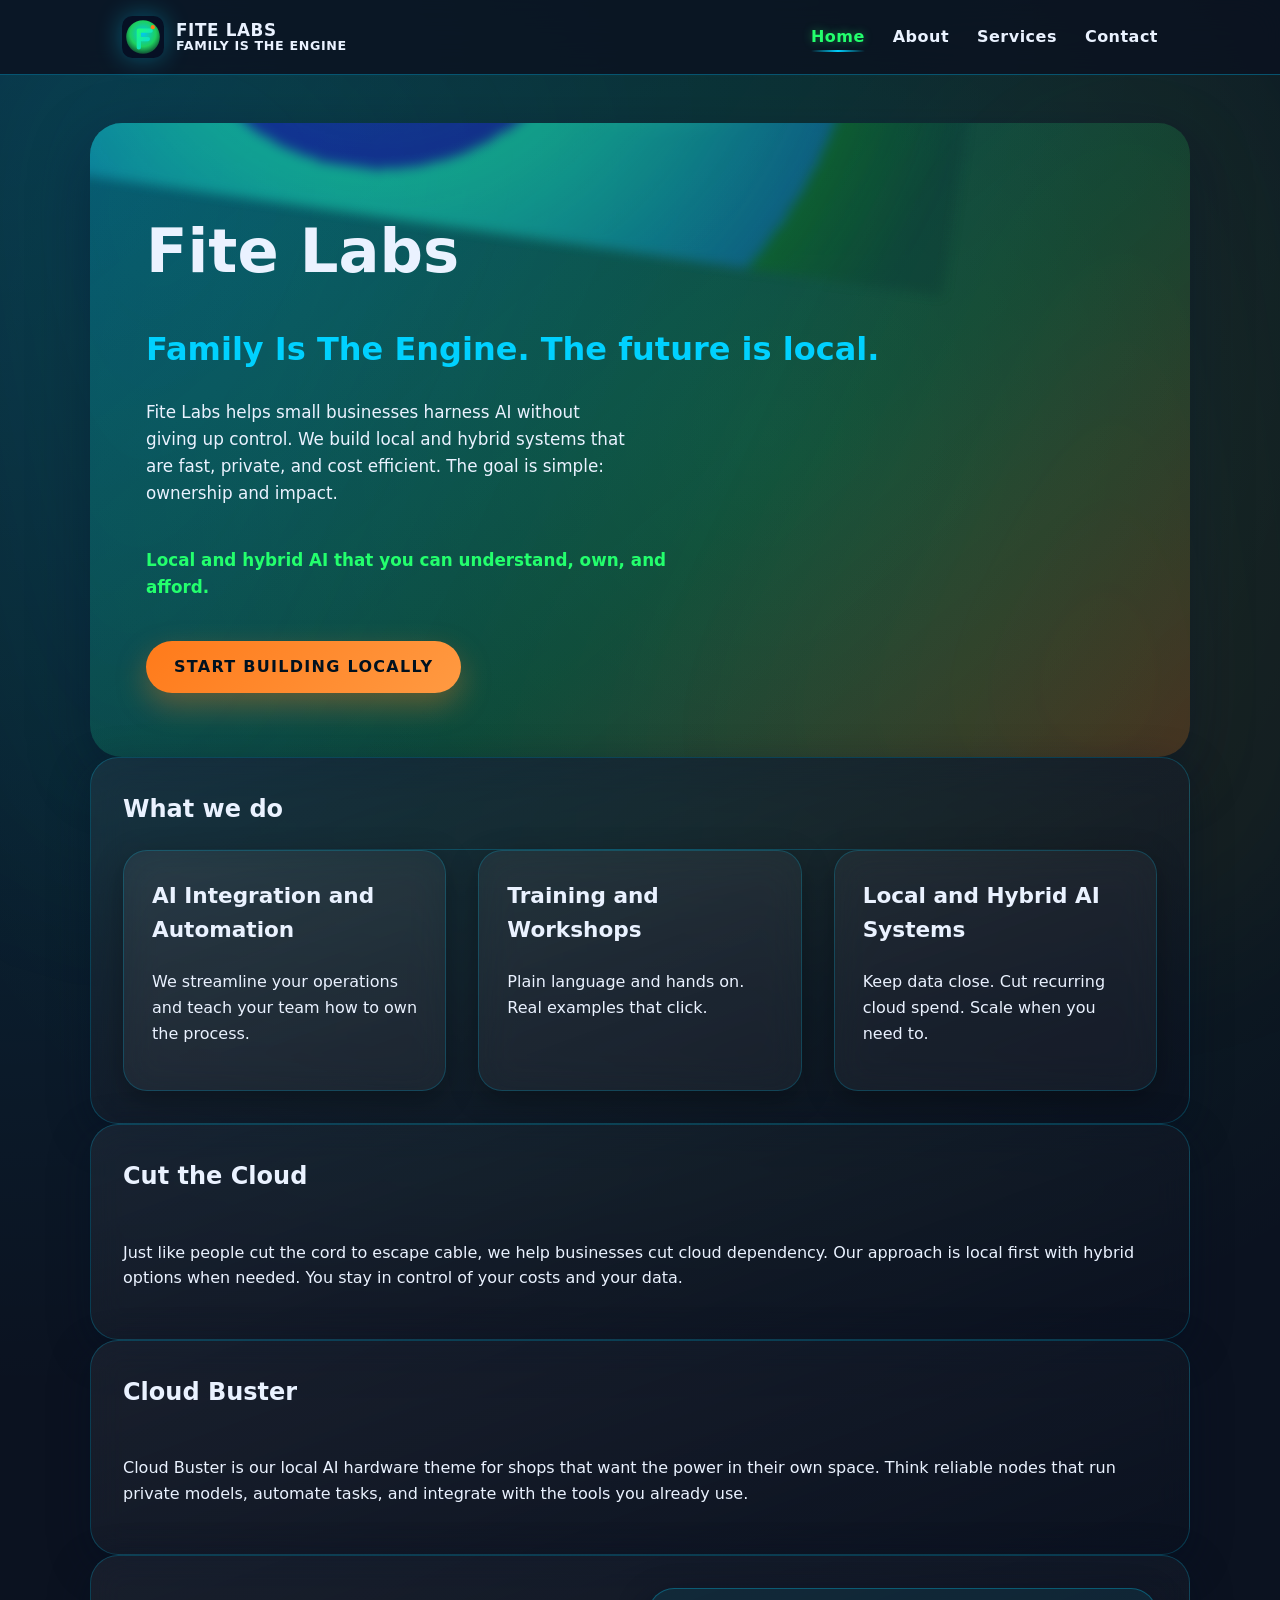
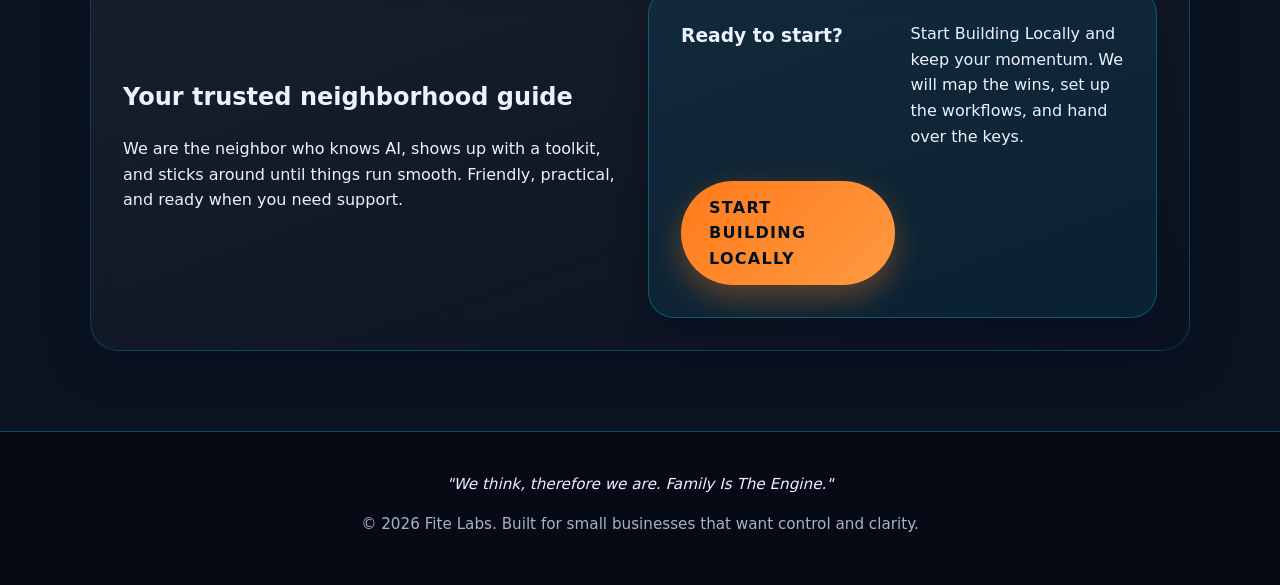
==== index.html @ bf8220da "Initial site: Neo Organic Tech theme with local and hybrid AI focus" ====
<!DOCTYPE html>
<html lang="en">
<head>
  <meta charset="utf-8">
  <meta name="viewport" content="width=device-width, initial-scale=1">
  <title>Fite Labs - Local AI that you own</title>
  <meta name="description" content="Local and hybrid AI for small businesses. Train teams. Build workflows. Keep control.">
  <meta name="color-scheme" content="dark">
  <meta property="og:title" content="Fite Labs - Local AI that you own">
  <meta property="og:description" content="Local and hybrid AI for small businesses. Train teams. Build workflows. Keep control.">
  <meta property="og:type" content="website">
  <meta property="og:url" content="https://gabriel-olinger.github.io/fite-labs-page/">
  <meta property="og:image" content="https://gabriel-olinger.github.io/fite-labs-page/assets/hero-glow.png">
  <meta name="twitter:card" content="summary_large_image">
  <meta name="twitter:title" content="Fite Labs - Local AI that you own">
  <meta name="twitter:description" content="Local and hybrid AI for small businesses. Train teams. Build workflows. Keep control.">
  <link rel="canonical" href="https://gabriel-olinger.github.io/fite-labs-page/">
  <link rel="icon" type="image/svg+xml" href="assets/logo.svg">
  <link rel="stylesheet" href="styles.css">
  <script defer src="scripts.js"></script>
</head>
<body class="page-home">
  <a class="skip-link" href="#main">Skip to content</a>
  <header class="site-header" role="banner">
    <div class="container">
      <a class="brand" href="index.html">
        <img src="assets/logo.svg" alt="Fite Labs logo">
        <span>
          <strong>Fite Labs</strong>
          <small>Family Is The Engine</small>
        </span>
      </a>
      <button class="nav-toggle" type="button" aria-expanded="false" aria-controls="site-nav">Menu</button>
      <nav id="site-nav" class="site-nav" aria-label="Primary">
        <ul>
          <li><a href="index.html" aria-current="page">Home</a></li>
          <li><a href="about.html">About</a></li>
          <li><a href="services.html">Services</a></li>
          <li><a href="contact.html">Contact</a></li>
        </ul>
      </nav>
    </div>
  </header>
  <main id="main" tabindex="-1">
    <div class="container">
      <section class="hero" aria-labelledby="hero-title">
        <div class="hero-content">
          <h1 id="hero-title">Fite Labs</h1>
          <h2>Family Is The Engine. The future is local.</h2>
          <p>Fite Labs helps small businesses harness AI without giving up control. We build local and hybrid systems that are fast, private, and cost efficient. The goal is simple: ownership and impact.</p>
          <p class="highlight">Local and hybrid AI that you can understand, own, and afford.</p>
          <div class="button-row">
            <a class="cta-button" href="contact.html">Start Building Locally</a>
          </div>
        </div>
      </section>

      <section aria-labelledby="what-we-do">
        <div class="glass-panel">
          <h2 id="what-we-do">What we do</h2>
          <div class="divider" role="presentation"></div>
          <div class="card-grid" id="services-grid">
            <article class="card" aria-label="AI Integration and Automation">
              <h3>AI Integration and Automation</h3>
              <p>We streamline your operations and teach your team how to own the process.</p>
            </article>
            <article class="card" aria-label="Training and Workshops">
              <h3>Training and Workshops</h3>
              <p>Plain language and hands on. Real examples that click.</p>
            </article>
            <article class="card" aria-label="Local and Hybrid AI Systems">
              <h3>Local and Hybrid AI Systems</h3>
              <p>Keep data close. Cut recurring cloud spend. Scale when you need to.</p>
            </article>
          </div>
        </div>
      </section>

      <section class="glass-panel" aria-labelledby="cut-the-cloud">
        <h2 id="cut-the-cloud">Cut the Cloud</h2>
        <p>Just like people cut the cord to escape cable, we help businesses cut cloud dependency. Our approach is local first with hybrid options when needed. You stay in control of your costs and your data.</p>
      </section>

      <section class="glass-panel" aria-labelledby="cloud-buster">
        <h2 id="cloud-buster">Cloud Buster</h2>
        <p>Cloud Buster is our local AI hardware theme for shops that want the power in their own space. Think reliable nodes that run private models, automate tasks, and integrate with the tools you already use.</p>
      </section>

      <section class="trusted-panel glass-panel" aria-labelledby="trusted-guide">
        <div>
          <h2 id="trusted-guide">Your trusted neighborhood guide</h2>
          <p>We are the neighbor who knows AI, shows up with a toolkit, and sticks around until things run smooth. Friendly, practical, and ready when you need support.</p>
        </div>
        <div class="contact-card" aria-labelledby="cta-title">
          <h3 id="cta-title">Ready to start?</h3>
          <p>Start Building Locally and keep your momentum. We will map the wins, set up the workflows, and hand over the keys.</p>
          <a class="cta-button" href="contact.html">Start Building Locally</a>
        </div>
      </section>
    </div>
  </main>
  <footer class="site-footer" role="contentinfo">
    <div class="container">
      <blockquote>"We think, therefore we are. Family Is The Engine."</blockquote>
      <p>&copy; <span id="year">2024</span> Fite Labs. Built for small businesses that want control and clarity.</p>
    </div>
  </footer>
  <script>
    document.getElementById('year').textContent = new Date().getFullYear();
  </script>
</body>
</html>
---- styles.css ----
:root {
  --bg: #0b1220;
  --panel: rgba(255, 255, 255, 0.04);
  --line: rgba(0, 200, 255, 0.35);
  --text: #eaf2ff;
  --muted: #a7b3c5;
  --accent: #00d1ff;
  --accent2: #23ff6d;
  --cta: #ff7a1a;
  --shadow: 0 20px 60px rgba(0, 12, 40, 0.35);
}

* {
  box-sizing: border-box;
}

html {
  font-size: 16px;
  scroll-behavior: smooth;
}

body {
  margin: 0;
  min-height: 100vh;
  font-family: system-ui, -apple-system, Segoe UI, Roboto, Inter, Arial, sans-serif;
  font-weight: 400;
  color: var(--text);
  background: radial-gradient(circle at top left, rgba(0, 209, 255, 0.18), transparent 55%),
    radial-gradient(circle at 60% 20%, rgba(35, 255, 109, 0.12), transparent 50%),
    var(--bg);
  line-height: 1.6;
}

body::before {
  content: "";
  position: fixed;
  inset: 0;
  pointer-events: none;
  background: linear-gradient(115deg, rgba(0, 209, 255, 0.1), transparent 45%, rgba(255, 122, 26, 0.1));
  opacity: 0.9;
  filter: blur(120px);
  z-index: -2;
}

img {
  max-width: 100%;
  display: block;
}

a {
  color: inherit;
  text-decoration: none;
  transition: color 150ms ease, text-shadow 200ms ease;
}

a:hover,
a:focus-visible {
  color: var(--accent);
  text-shadow: 0 0 12px rgba(0, 209, 255, 0.5);
}

p {
  margin-block: 0 1rem;
}

.skip-link {
  position: absolute;
  top: 0.5rem;
  left: 0.5rem;
  padding: 0.75rem 1rem;
  background: var(--cta);
  color: #000;
  border-radius: 999px;
  font-weight: 600;
  transform: translateY(-150%);
  transition: transform 150ms ease;
  z-index: 1000;
}

.skip-link:focus {
  transform: translateY(0);
}

.site-header {
  position: sticky;
  top: 0;
  z-index: 100;
  backdrop-filter: blur(18px);
  background: rgba(11, 18, 32, 0.85);
  border-bottom: 1px solid var(--line);
}

.site-header .container {
  display: flex;
  align-items: center;
  justify-content: space-between;
  gap: 1rem;
  padding: 1rem 1.25rem;
}

.brand {
  display: inline-flex;
  align-items: center;
  gap: 0.75rem;
  font-weight: 700;
  letter-spacing: 0.04em;
}

.brand img {
  width: 42px;
  height: 42px;
  filter: drop-shadow(0 0 12px rgba(0, 209, 255, 0.35));
}

.brand span {
  display: flex;
  flex-direction: column;
  font-size: 0.95rem;
  text-transform: uppercase;
  line-height: 1.1;
}

.brand strong {
  font-size: 1.05rem;
  font-weight: 800;
}

.nav-toggle {
  appearance: none;
  border: 1px solid var(--line);
  background: rgba(0, 209, 255, 0.08);
  color: var(--text);
  border-radius: 999px;
  padding: 0.45rem 1rem;
  font-size: 0.95rem;
  font-weight: 600;
  cursor: pointer;
  transition: border-color 150ms ease, box-shadow 150ms ease;
}

.nav-toggle:hover,
.nav-toggle:focus-visible {
  border-color: var(--accent2);
  box-shadow: 0 0 16px rgba(35, 255, 109, 0.35);
}

.site-nav {
  position: absolute;
  inset: 100% 0 auto 0;
  margin: 0;
  padding: 1rem 1.25rem 1.5rem;
  background: rgba(11, 18, 32, 0.95);
  border-bottom: 1px solid var(--line);
  display: none;
}

.site-nav.open {
  display: block;
}

.site-nav ul {
  list-style: none;
  padding: 0;
  margin: 0;
  display: grid;
  gap: 0.75rem;
}

.site-nav a {
  font-weight: 600;
  letter-spacing: 0.03em;
}

.site-nav a[aria-current="page"] {
  color: var(--accent2);
  text-shadow: 0 0 10px rgba(35, 255, 109, 0.4);
}

.container {
  width: min(1100px, 92vw);
  margin: 0 auto;
}

main {
  display: grid;
  gap: 3.5rem;
  padding: 2.5rem 0 4rem;
}

section {
  display: grid;
  gap: 1.5rem;
}

.hero {
  position: relative;
  padding: 3.5rem 1.25rem 3rem;
  border-radius: 32px;
  background: linear-gradient(140deg, rgba(0, 209, 255, 0.22), rgba(35, 255, 109, 0.14) 60%, rgba(255, 122, 26, 0.2));
  box-shadow: var(--shadow);
  overflow: hidden;
}

.hero::after {
  content: "";
  position: absolute;
  inset: -35% 20% auto -20%;
  height: 320px;
  background: url("assets/hero-glow.png") no-repeat center / cover;
  opacity: 0.6;
  filter: blur(6px);
  transform: rotate(8deg);
  pointer-events: none;
}

.hero-content {
  position: relative;
  z-index: 2;
  display: grid;
  gap: 1.25rem;
}

.hero h1 {
  margin: 0;
  font-size: clamp(2.5rem, 7vw, 3.6rem);
  font-weight: 800;
}

.hero h2 {
  margin: 0;
  font-size: clamp(1.35rem, 4.5vw, 2rem);
  font-weight: 600;
  color: var(--accent);
}

.hero p {
  max-width: 45ch;
  font-size: 1.05rem;
}

.button-row {
  display: flex;
  flex-wrap: wrap;
  gap: 1rem;
}

.cta-button {
  display: inline-flex;
  align-items: center;
  justify-content: center;
  gap: 0.5rem;
  padding: 0.85rem 1.75rem;
  border-radius: 999px;
  font-weight: 700;
  font-size: 1rem;
  text-transform: uppercase;
  letter-spacing: 0.08em;
  border: none;
  cursor: pointer;
  background: linear-gradient(135deg, var(--cta), #ff9a42);
  color: #00111f;
  box-shadow: 0 12px 30px rgba(255, 122, 26, 0.35);
  transition: transform 150ms ease, box-shadow 150ms ease;
}

.cta-button:hover,
.cta-button:focus-visible {
  transform: translateY(-2px);
  box-shadow: 0 16px 36px rgba(255, 122, 26, 0.45);
}

.card-grid {
  display: grid;
  gap: 1.5rem;
}

.card {
  padding: 1.75rem;
  background: var(--panel);
  border-radius: 24px;
  border: 1px solid rgba(0, 209, 255, 0.2);
  box-shadow: 0 8px 30px rgba(0, 0, 0, 0.3);
  backdrop-filter: blur(18px);
}

.card h3 {
  margin-top: 0;
  font-size: 1.35rem;
  font-weight: 700;
}

.glass-panel {
  padding: 2rem;
  border-radius: 28px;
  background: linear-gradient(160deg, rgba(255, 255, 255, 0.06), rgba(11, 18, 32, 0.8));
  border: 1px solid rgba(0, 209, 255, 0.22);
  box-shadow: 0 12px 40px rgba(0, 14, 35, 0.4);
  backdrop-filter: blur(16px);
}

.glass-panel h2,
.glass-panel h3 {
  margin-top: 0;
  font-weight: 700;
}

.divider {
  height: 1px;
  width: 100%;
  background: linear-gradient(90deg, transparent, var(--line), transparent);
}

.highlight {
  color: var(--accent2);
  font-weight: 600;
}

.trusted-panel {
  display: grid;
  gap: 1rem;
}

.pricing-table {
  display: grid;
  gap: 1.5rem;
}

.pricing-tier {
  padding: 1.5rem;
  border-radius: 22px;
  background: rgba(255, 255, 255, 0.05);
  border: 1px solid rgba(35, 255, 109, 0.2);
  backdrop-filter: blur(14px);
}

.pricing-tier h3 {
  margin: 0 0 0.5rem;
  font-weight: 700;
}

.contact-card {
  display: grid;
  gap: 1rem;
  padding: 2rem;
  border-radius: 26px;
  background: rgba(0, 209, 255, 0.08);
  border: 1px solid rgba(0, 209, 255, 0.3);
  box-shadow: 0 10px 32px rgba(0, 10, 30, 0.45);
}

.contact-form {
  display: grid;
  gap: 1rem;
}

.contact-form label {
  display: grid;
  gap: 0.4rem;
  font-weight: 600;
  letter-spacing: 0.02em;
}

input,
textarea {
  font: inherit;
  color: var(--text);
  background: rgba(11, 18, 32, 0.8);
  border: 1px solid rgba(0, 209, 255, 0.2);
  border-radius: 12px;
  padding: 0.75rem 1rem;
  transition: border 150ms ease, box-shadow 150ms ease;
}

input:focus-visible,
textarea:focus-visible {
  border-color: var(--accent2);
  box-shadow: 0 0 0 3px rgba(35, 255, 109, 0.3);
  outline: none;
}

textarea {
  min-height: 160px;
  resize: vertical;
}

.site-footer {
  border-top: 1px solid var(--line);
  padding: 2.5rem 0 2rem;
  background: rgba(5, 10, 20, 0.85);
}

.site-footer .container {
  display: grid;
  gap: 1rem;
  text-align: center;
  font-size: 0.95rem;
  color: var(--muted);
}

.site-footer blockquote {
  margin: 0;
  font-style: italic;
  color: var(--text);
}

.site-footer a {
  color: var(--accent);
}

.focus-visible,
.button,
button,
.nav-toggle,
.cta-button,
.site-nav a,
input,
textarea {
  outline-offset: 3px;
}

@media (min-width: 480px) {
  .hero {
    padding: 4rem 2.5rem 3.5rem;
  }

  .card-grid {
    grid-template-columns: repeat(2, minmax(0, 1fr));
  }

  .pricing-table {
    grid-template-columns: repeat(2, minmax(0, 1fr));
  }
}

@media (min-width: 768px) {
  .site-header .container {
    padding: 1rem 2rem;
  }

  .nav-toggle {
    display: none;
  }

  .site-nav {
    display: block !important;
    position: static;
    background: transparent;
    border: none;
    padding: 0;
  }

  .site-nav ul {
    display: flex;
    align-items: center;
    gap: 1.75rem;
  }

  .site-nav a {
    position: relative;
    padding-bottom: 0.35rem;
  }

  .site-nav a::after {
    content: "";
    position: absolute;
    left: 0;
    bottom: 0;
    width: 100%;
    height: 2px;
    background: linear-gradient(90deg, transparent, var(--accent), transparent);
    transform: scaleX(0);
    transform-origin: center;
    transition: transform 180ms ease;
  }

  .site-nav a:hover::after,
  .site-nav a:focus-visible::after,
  .site-nav a[aria-current="page"]::after {
    transform: scaleX(1);
  }

  main {
    padding: 3rem 0 5rem;
    gap: 4.5rem;
  }

  .card-grid {
    grid-template-columns: repeat(3, minmax(0, 1fr));
  }

  .trusted-panel {
    grid-template-columns: 1fr 1fr;
    align-items: center;
  }

  .pricing-table {
    grid-template-columns: repeat(3, minmax(0, 1fr));
  }

  .contact-card {
    grid-template-columns: 1fr 1fr;
    align-items: start;
  }
}

@media (min-width: 1024px) {
  .hero h1 {
    font-size: 3.8rem;
  }

  .hero {
    padding: 5rem 3.5rem 4rem;
  }

  .card-grid {
    gap: 2rem;
  }

  .hero-content {
    gap: 1.5rem;
  }
}

@media (prefers-reduced-motion: reduce) {
  html {
    scroll-behavior: auto;
  }

  *,
  *::before,
  *::after {
    animation-duration: 0.01ms !important;
    animation-iteration-count: 1 !important;
    transition-duration: 0.01ms !important;
    scroll-behavior: auto !important;
  }

  .cta-button,
  .nav-toggle,
  a {
    transition: none !important;
  }
}

::-webkit-scrollbar {
  width: 10px;
}

::-webkit-scrollbar-track {
  background: rgba(255, 255, 255, 0.05);
}

::-webkit-scrollbar-thumb {
  background: linear-gradient(var(--accent), var(--accent2));
  border-radius: 99px;
}

::-webkit-scrollbar-thumb:hover {
  background: linear-gradient(var(--accent2), var(--accent));
}
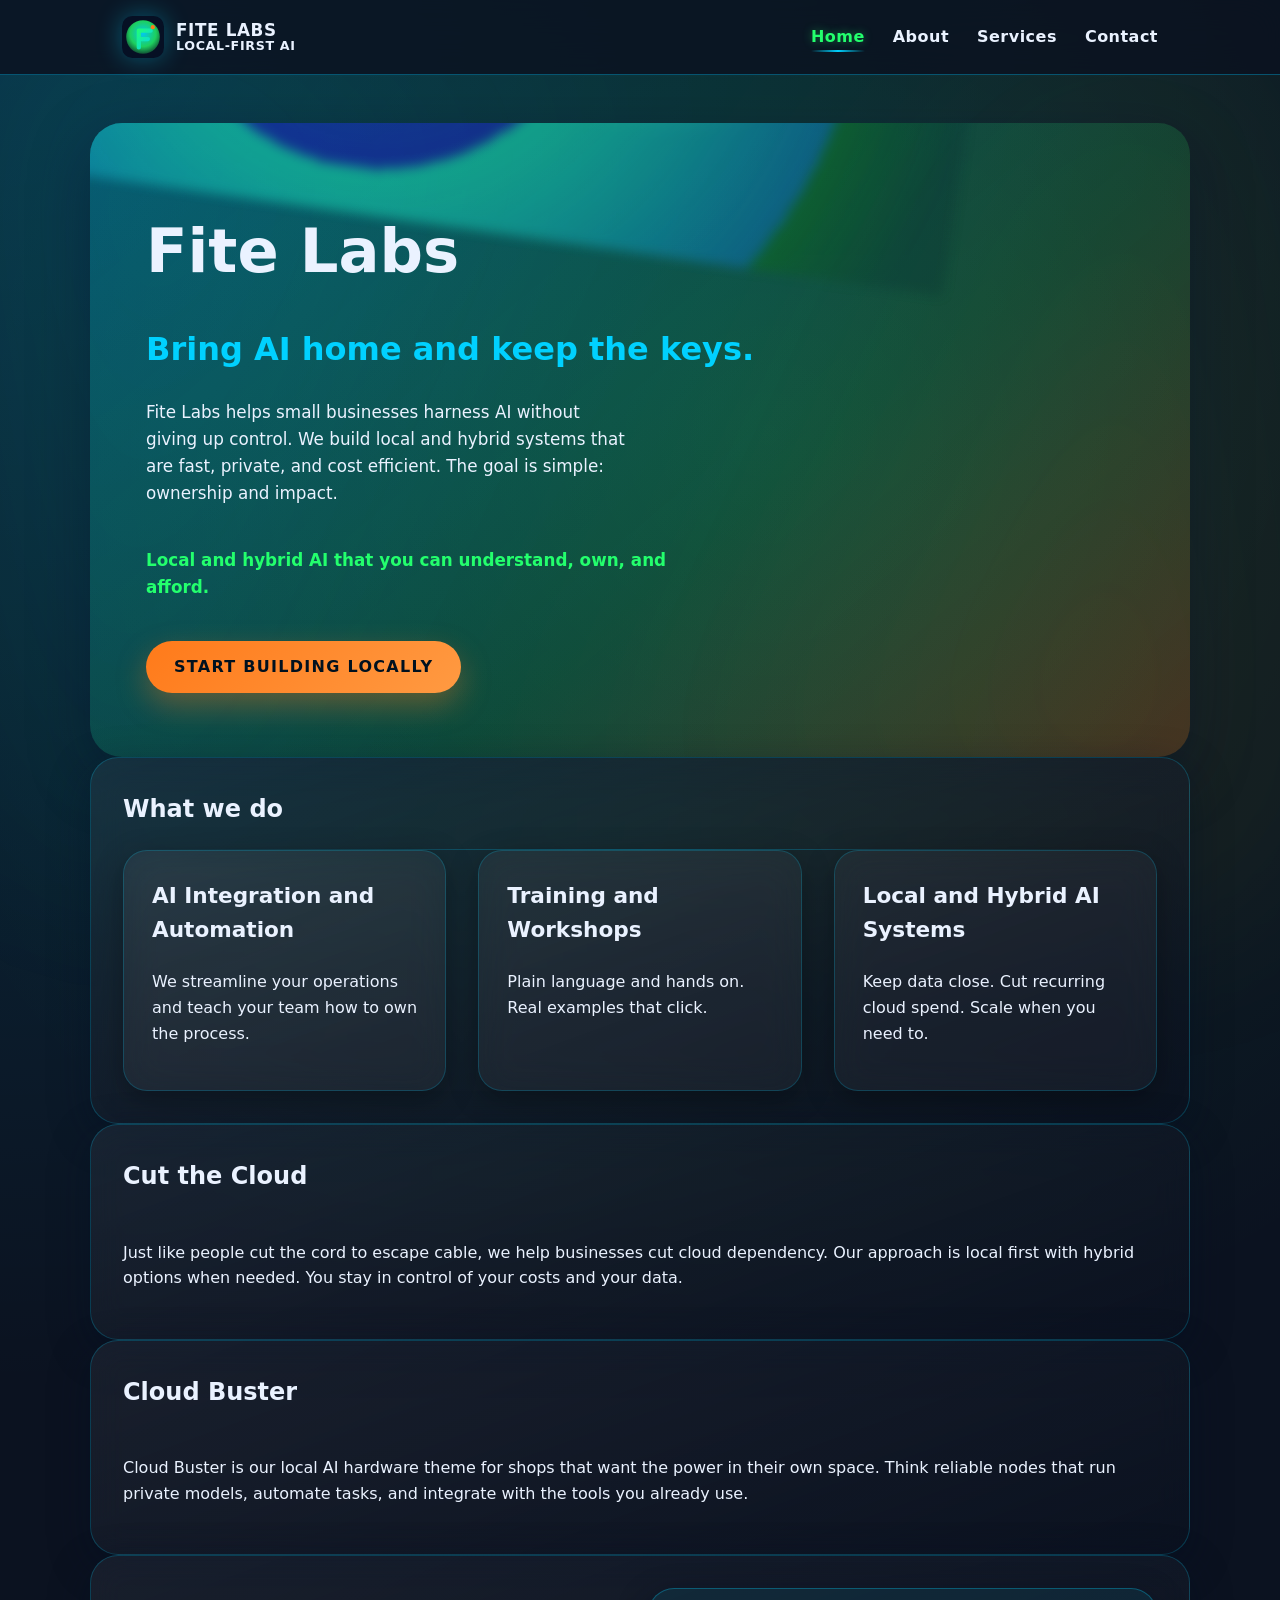
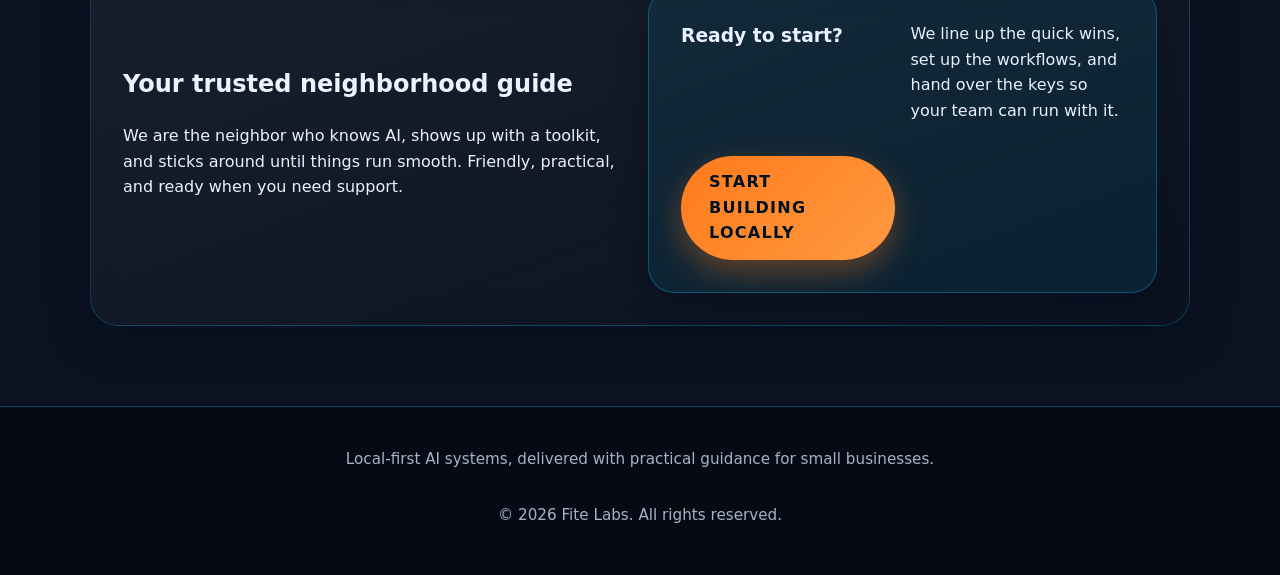
==== commit 2c35681f: "Refine copy and consolidate messaging" ====
--- a/index.html
+++ b/index.html
@@ -27,7 +27,7 @@
         <img src="assets/logo.svg" alt="Fite Labs logo">
         <span>
           <strong>Fite Labs</strong>
-          <small>Family Is The Engine</small>
+          <small>Local-first AI</small>
         </span>
       </a>
       <button class="nav-toggle" type="button" aria-expanded="false" aria-controls="site-nav">Menu</button>
@@ -46,7 +46,7 @@
       <section class="hero" aria-labelledby="hero-title">
         <div class="hero-content">
           <h1 id="hero-title">Fite Labs</h1>
-          <h2>Family Is The Engine. The future is local.</h2>
+          <h2>Bring AI home and keep the keys.</h2>
           <p>Fite Labs helps small businesses harness AI without giving up control. We build local and hybrid systems that are fast, private, and cost efficient. The goal is simple: ownership and impact.</p>
           <p class="highlight">Local and hybrid AI that you can understand, own, and afford.</p>
           <div class="button-row">
@@ -93,7 +93,7 @@
         </div>
         <div class="contact-card" aria-labelledby="cta-title">
           <h3 id="cta-title">Ready to start?</h3>
-          <p>Start Building Locally and keep your momentum. We will map the wins, set up the workflows, and hand over the keys.</p>
+          <p>We line up the quick wins, set up the workflows, and hand over the keys so your team can run with it.</p>
           <a class="cta-button" href="contact.html">Start Building Locally</a>
         </div>
       </section>
@@ -101,8 +101,8 @@
   </main>
   <footer class="site-footer" role="contentinfo">
     <div class="container">
-      <blockquote>"We think, therefore we are. Family Is The Engine."</blockquote>
-      <p>&copy; <span id="year">2024</span> Fite Labs. Built for small businesses that want control and clarity.</p>
+      <p>Local-first AI systems, delivered with practical guidance for small businesses.</p>
+      <p>&copy; <span id="year">2024</span> Fite Labs. All rights reserved.</p>
     </div>
   </footer>
   <script>
